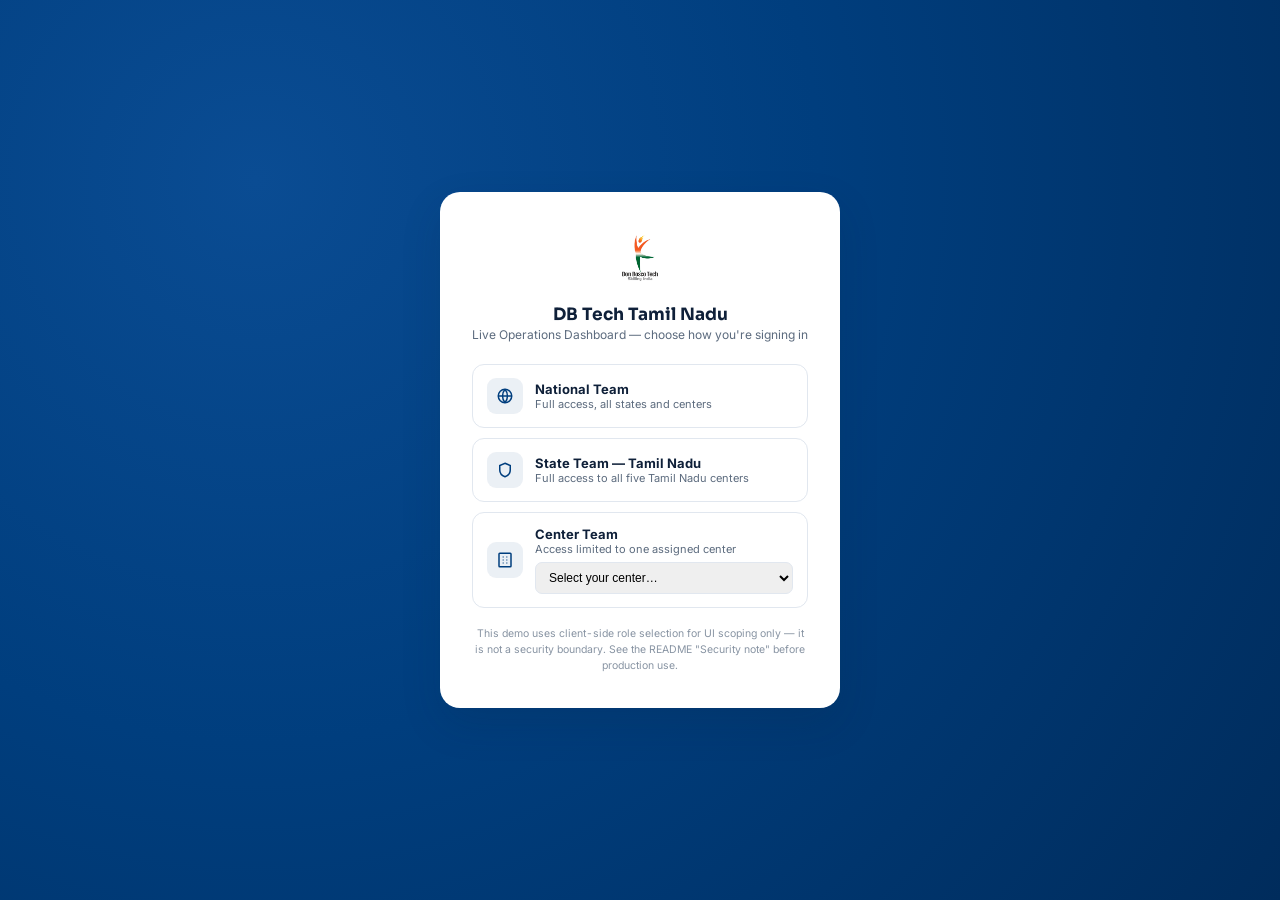
==== batch.html @ 920311c7 "Add files via upload" ====
<!DOCTYPE html>
<html lang="en">
<head>
<meta charset="UTF-8">
<meta name="viewport" content="width=device-width, initial-scale=1.0">
<title>Batch Dashboard — DB Tech Tamil Nadu</title>
<link rel="icon" type="image/png" href="assets/logo.png">
<link rel="manifest" href="manifest.json">
<link rel="preconnect" href="https://fonts.googleapis.com">
<link href="https://fonts.googleapis.com/css2?family=Sora:wght@500;600;700;800&family=Inter:wght@400;500;600;700&display=swap" rel="stylesheet">
<link rel="stylesheet" href="css/style.css">
</head>
<body>

<div class="app-shell">
  <aside class="sidebar" id="sidebar">
    <div class="brand">
      <img src="assets/logo.png" alt="DB Tech">
      <div class="name">DB Tech<small>Tamil Nadu Live Ops</small></div>
    </div>
    <nav class="nav">
      <a href="dashboard.html"><i data-icon="grid"></i> Overview</a>
      <a href="batch.html" class="active"><i data-icon="layers"></i> Batches</a>
      <a href="student.html"><i data-icon="users"></i> Students</a>
    </nav>
    <div class="role-box" id="role-box"></div>
  </aside>

  <div class="main">
    <header class="topbar">
      <div style="display:flex;align-items:center;gap:12px;">
        <button class="btn menu-toggle" id="menu-toggle" aria-label="Menu"><i data-icon="menu"></i></button>
        <div class="title-block">
          <h1>Batch Dashboard</h1>
          <div class="sub" id="last-updated">Connecting to live sheet…</div>
        </div>
      </div>
      <div class="right">
        <div class="clock" id="live-clock"></div>
        <button class="btn btn-primary" id="refresh-btn"><i data-icon="refresh"></i> Refresh</button>
      </div>
    </header>
    <div class="pulse-strip" id="pulse-strip"><div class="fill" id="pulse-fill"></div></div>

    <main class="content">
      <div class="filter-bar">
        <input type="text" id="f-search" placeholder="Search batch ID, course, trainer…">
        <select id="f-center"><option value="">All centers</option></select>
        <select id="f-course"><option value="">All courses</option></select>
        <select id="f-trainer"><option value="">All trainers</option></select>
        <select id="f-project"><option value="">All projects</option></select>
        <input type="date" id="f-date" title="Batches running on this date">
        <button class="btn" id="f-clear">Clear filters</button>
        <button class="btn btn-accent" id="f-export" style="margin-left:auto;"><i data-icon="download"></i> Export CSV</button>
      </div>

      <div class="panel">
        <div class="table-wrap">
          <table class="data-table" id="table-batches">
            <thead><tr>
              <th data-sort="batchId">Batch ID</th><th data-sort="course">Course</th><th data-sort="project">Project</th>
              <th data-sort="startDate">Start</th><th data-sort="endDate">End</th><th data-sort="trainer">Trainer</th>
              <th data-sort="center">Center</th><th data-sort="enrolled">Enrolled</th><th data-sort="presentToday">Present</th>
              <th data-sort="absentToday">Absent</th><th data-sort="attendancePct">Attendance %</th><th data-sort="dropouts">Dropouts</th>
              <th>LMS 1</th><th>LMS 2</th><th>Assessment</th><th data-sort="residentialCount">Residential</th>
              <th>Wadhwani</th><th>Remarks</th>
            </tr></thead>
            <tbody></tbody>
          </table>
        </div>
      </div>
      <div class="hint" id="row-count" style="margin-top:10px;"></div>
    </main>

    <footer class="site-footer">© Don Bosco Tech Society - Tamil Nadu State Operations</footer>
  </div>
</div>

<script src="js/config.js"></script>
<script src="js/icons.js"></script>
<script src="js/auth.js"></script>
<script src="js/utils.js"></script>
<script src="js/api.js"></script>
<script src="js/layout.js"></script>
<script src="js/batch.js"></script>
</body>
</html>
---- css/style.css ----
/* ==========================================================================
   DB Tech Tamil Nadu Live Operations Dashboard
   Design tokens: Primary #003E7E · Accent #F58220 · Surface #F5F7FA
   Type: Sora (display/numbers) + Inter (body/data)
   ========================================================================== */

:root{
  --db-blue:        #003E7E;
  --db-blue-dark:   #002C5C;
  --db-blue-light:  #2A65A8;
  --db-orange:      #F58220;
  --db-orange-dark: #D96B0C;
  --db-green:       #1F9254;
  --db-amber:       #C8880A;
  --db-red:         #D64545;

  --bg:             #F3F6FA;
  --bg-inset:       #EAEFF5;
  --surface:        #FFFFFF;
  --surface-2:      #F8FAFD;
  --border:         #E1E7EF;

  --ink:            #0F2039;
  --ink-muted:      #5C6B7E;
  --ink-faint:      #8894A3;

  --radius-sm: 8px;
  --radius-md: 14px;
  --radius-lg: 20px;

  --shadow-sm: 0 1px 2px rgba(15,32,57,.06), 0 1px 1px rgba(15,32,57,.04);
  --shadow-md: 0 6px 20px rgba(15,32,57,.08), 0 2px 6px rgba(15,32,57,.05);
  --shadow-lg: 0 16px 40px rgba(15,32,57,.14);

  --font-display: 'Sora', 'Segoe UI', sans-serif;
  --font-body: 'Inter', 'Segoe UI', sans-serif;

  --sidebar-w: 232px;
  --header-h: 68px;
  --pulse-h: 4px;
}

*,*::before,*::after{ box-sizing:border-box; }
html,body{ height:100%; }
body{
  margin:0;
  font-family:var(--font-body);
  background:var(--bg);
  color:var(--ink);
  -webkit-font-smoothing:antialiased;
  font-feature-settings:"tnum" 1, "lnum" 1;
}
h1,h2,h3,h4{ font-family:var(--font-display); margin:0; color:var(--ink); }
a{ color:inherit; text-decoration:none; }
button{ font-family:inherit; }
::selection{ background:rgba(0,62,126,.18); }
:focus-visible{ outline:2px solid var(--db-orange); outline-offset:2px; }

img.logo{ height:36px; width:auto; display:block; }

/* ---------- App shell ---------- */
.app-shell{ display:flex; min-height:100vh; }

.sidebar{
  width:var(--sidebar-w);
  background:linear-gradient(180deg,var(--db-blue) 0%, var(--db-blue-dark) 100%);
  color:#fff;
  flex-shrink:0;
  display:flex;
  flex-direction:column;
  position:fixed;
  top:0; left:0; bottom:0;
  z-index:40;
  transition:transform .25s ease;
}
.sidebar .brand{
  display:flex; align-items:center; gap:10px;
  padding:18px 18px 16px;
  border-bottom:1px solid rgba(255,255,255,.14);
}
.sidebar .brand img{ height:34px; background:#fff; border-radius:8px; padding:3px; }
.sidebar .brand .name{ font-family:var(--font-display); font-size:13px; line-height:1.25; font-weight:600; }
.sidebar .brand .name small{ display:block; font-weight:400; opacity:.7; font-size:10.5px; letter-spacing:.03em; text-transform:uppercase; }

.nav{ padding:14px 10px; display:flex; flex-direction:column; gap:2px; overflow-y:auto; flex:1; }
.nav a{
  display:flex; align-items:center; gap:11px;
  padding:10px 12px; border-radius:10px;
  font-size:13.5px; font-weight:500; color:rgba(255,255,255,.82);
  transition:background .15s ease, color .15s ease;
}
.nav a svg{ width:18px; height:18px; flex-shrink:0; opacity:.9; }
.nav a:hover{ background:rgba(255,255,255,.08); color:#fff; }
.nav a.active{ background:#fff; color:var(--db-blue); font-weight:700; }
.nav a.active svg{ opacity:1; }
.nav .section-label{ font-size:10px; text-transform:uppercase; letter-spacing:.09em; opacity:.5; padding:14px 12px 4px; }

.sidebar .role-box{
  margin:10px; padding:12px; border-radius:12px;
  background:rgba(255,255,255,.08); font-size:12px;
}
.sidebar .role-box .role-name{ font-weight:700; font-family:var(--font-display); font-size:13px; }
.sidebar .role-box button{
  margin-top:8px; width:100%; padding:7px; border:none; border-radius:8px;
  background:rgba(255,255,255,.14); color:#fff; font-size:11.5px; cursor:pointer;
  transition:background .15s;
}
.sidebar .role-box button:hover{ background:rgba(255,255,255,.24); }

.main{ margin-left:var(--sidebar-w); flex:1; min-width:0; display:flex; flex-direction:column; }

/* ---------- Header ---------- */
.topbar{
  height:var(--header-h);
  background:var(--surface);
  border-bottom:1px solid var(--border);
  display:flex; align-items:center; justify-content:space-between;
  padding:0 22px;
  position:sticky; top:0; z-index:30;
}
.topbar .title-block h1{ font-size:17px; font-weight:700; letter-spacing:-.01em; }
.topbar .title-block .sub{ font-size:11.5px; color:var(--ink-muted); margin-top:1px; }
.topbar .right{ display:flex; align-items:center; gap:14px; }
.clock{ font-size:12.5px; color:var(--ink-muted); text-align:right; line-height:1.3; }
.clock strong{ color:var(--ink); font-family:var(--font-display); }

.btn{
  display:inline-flex; align-items:center; gap:7px;
  padding:9px 15px; border-radius:10px; border:1px solid var(--border);
  background:var(--surface); color:var(--ink); font-size:12.5px; font-weight:600;
  cursor:pointer; transition:all .15s ease;
}
.btn:hover{ border-color:var(--db-blue); color:var(--db-blue); }
.btn-primary{ background:var(--db-blue); border-color:var(--db-blue); color:#fff; }
.btn-primary:hover{ background:var(--db-blue-dark); color:#fff; }
.btn-accent{ background:var(--db-orange); border-color:var(--db-orange); color:#fff; }
.btn-accent:hover{ background:var(--db-orange-dark); color:#fff; }
.btn svg{ width:14px; height:14px; }
.btn.spin svg{ animation:spin 1s linear infinite; }

.menu-toggle{ display:none; }

/* ---------- Live pulse strip ---------- */
.pulse-strip{ height:var(--pulse-h); background:var(--bg-inset); position:relative; overflow:hidden; }
.pulse-strip .fill{
  height:100%; width:100%; background:linear-gradient(90deg,var(--db-orange),var(--db-blue));
  transform-origin:left; transform:scaleX(1); transition:transform 1s linear;
}
.pulse-strip.flash .fill{ animation:flash-strip .5s ease; }
@keyframes flash-strip{ 0%{filter:brightness(1);} 40%{filter:brightness(1.6);} 100%{filter:brightness(1);} }

/* ---------- Content ---------- */
.content{ padding:22px; max-width:1520px; width:100%; margin:0 auto; flex:1; }
.content-narrow{ max-width:1180px; }

.hint{ font-size:11.5px; color:var(--ink-muted); }
.section-head{ display:flex; align-items:baseline; justify-content:space-between; margin:26px 0 14px; flex-wrap:wrap; gap:8px; }
.section-head h2{ font-size:15px; font-weight:700; }
.section-head .hint{ font-size:11.5px; color:var(--ink-muted); }

/* ---------- KPI cards ---------- */
.kpi-grid{ display:grid; grid-template-columns:repeat(auto-fill,minmax(206px,1fr)); gap:14px; }
.kpi-card{
  background:var(--surface); border:1px solid var(--border); border-radius:var(--radius-md);
  padding:16px 16px 14px; box-shadow:var(--shadow-sm);
  position:relative; overflow:hidden;
  transition:transform .18s ease, box-shadow .18s ease, border-color .18s ease;
  opacity:0; transform:translateY(8px); animation:kpi-in .45s ease forwards;
}
@keyframes kpi-in{ to{ opacity:1; transform:translateY(0);} }
.kpi-card:hover{ transform:translateY(-3px); box-shadow:var(--shadow-md); border-color:rgba(0,62,126,.25); }
.kpi-card .top-row{ display:flex; align-items:flex-start; justify-content:space-between; }
.kpi-icon{
  width:34px; height:34px; border-radius:10px; display:flex; align-items:center; justify-content:center;
  background:rgba(0,62,126,.08); color:var(--db-blue); flex-shrink:0;
}
.kpi-icon svg{ width:17px; height:17px; }
.kpi-card.accent .kpi-icon{ background:rgba(245,130,32,.12); color:var(--db-orange-dark); }
.kpi-card.warn .kpi-icon{ background:rgba(200,136,10,.12); color:var(--db-amber); }
.kpi-card.crit .kpi-icon{ background:rgba(214,69,69,.12); color:var(--db-red); }
.kpi-card.good .kpi-icon{ background:rgba(31,146,84,.12); color:var(--db-green); }

.trend{ font-size:10.5px; font-weight:700; display:flex; align-items:center; gap:3px; padding:3px 7px; border-radius:20px; }
.trend.up{ color:var(--db-green); background:rgba(31,146,84,.1); }
.trend.down{ color:var(--db-red); background:rgba(214,69,69,.1); }
.trend.flat{ color:var(--ink-muted); background:var(--bg-inset); }

.kpi-value{ font-family:var(--font-display); font-size:26px; font-weight:700; margin-top:12px; letter-spacing:-.01em; line-height:1; }
.kpi-label{ font-size:11.5px; color:var(--ink-muted); margin-top:5px; font-weight:500; }
.kpi-value .unit{ font-size:14px; font-weight:600; color:var(--ink-muted); margin-left:2px; }

/* skeleton loading */
.skeleton{ position:relative; overflow:hidden; background:var(--bg-inset); border-radius:6px; color:transparent !important; }
.skeleton::after{
  content:""; position:absolute; inset:0; transform:translateX(-100%);
  background:linear-gradient(90deg, transparent, rgba(255,255,255,.7), transparent);
  animation:shimmer 1.3s infinite;
}
@keyframes shimmer{ 100%{ transform:translateX(100%);} }

/* ---------- Cards / panels ---------- */
.panel{ background:var(--surface); border:1px solid var(--border); border-radius:var(--radius-md); box-shadow:var(--shadow-sm); }
.panel-pad{ padding:18px; }
.panel-head{ display:flex; align-items:center; justify-content:space-between; padding:16px 18px; border-bottom:1px solid var(--border); }
.panel-head h3{ font-size:13.5px; font-weight:700; }
.chart-grid{ display:grid; grid-template-columns:repeat(auto-fit,minmax(340px,1fr)); gap:16px; }
.chart-box{ position:relative; height:270px; padding:14px; }
.chart-box.tall{ height:330px; }

/* ---------- Center cards ---------- */
.center-grid{ display:grid; grid-template-columns:repeat(auto-fill,minmax(280px,1fr)); gap:16px; }
.center-card{
  background:var(--surface); border:1px solid var(--border); border-radius:var(--radius-md);
  padding:18px; cursor:pointer; box-shadow:var(--shadow-sm);
  transition:transform .18s ease, box-shadow .18s ease;
  border-top:3px solid var(--db-blue);
}
.center-card:hover{ transform:translateY(-4px); box-shadow:var(--shadow-md); }
.center-card h4{ font-size:14.5px; font-weight:700; }
.center-card .badge{
  display:inline-block; margin-top:6px; font-size:10.5px; font-weight:700; padding:3px 9px; border-radius:20px;
}
.badge.good{ background:rgba(31,146,84,.12); color:var(--db-green); }
.badge.warn{ background:rgba(200,136,10,.12); color:var(--db-amber); }
.badge.crit{ background:rgba(214,69,69,.12); color:var(--db-red); }
.center-card .mini-grid{ display:grid; grid-template-columns:1fr 1fr; gap:9px; margin-top:14px; }
.center-card .mini-stat{ font-size:11px; color:var(--ink-muted); }
.center-card .mini-stat b{ display:block; font-family:var(--font-display); font-size:15px; color:var(--ink); font-weight:700; }
.center-card .bar-track{ height:6px; border-radius:6px; background:var(--bg-inset); margin-top:14px; overflow:hidden; }
.center-card .bar-fill{ height:100%; background:linear-gradient(90deg,var(--db-blue),var(--db-blue-light)); border-radius:6px; }

/* ---------- Tables ---------- */
.table-wrap{ overflow-x:auto; }
table.data-table{ width:100%; border-collapse:collapse; font-size:12.5px; }
table.data-table th{
  text-align:left; padding:10px 14px; background:var(--surface-2); color:var(--ink-muted);
  font-weight:700; font-size:10.5px; text-transform:uppercase; letter-spacing:.04em;
  border-bottom:1px solid var(--border); position:sticky; top:0; white-space:nowrap; cursor:pointer;
}
table.data-table th:hover{ color:var(--db-blue); }
table.data-table td{ padding:10px 14px; border-bottom:1px solid var(--border); white-space:nowrap; }
table.data-table tbody tr{ transition:background .1s; }
table.data-table tbody tr:hover{ background:var(--surface-2); }
.pill{ font-size:10.5px; font-weight:700; padding:3px 9px; border-radius:20px; display:inline-block; }
.pill.yes{ background:rgba(31,146,84,.12); color:var(--db-green); }
.pill.no{ background:rgba(214,69,69,.12); color:var(--db-red); }
.pill.mid{ background:rgba(200,136,10,.12); color:var(--db-amber); }

/* ---------- Filters ---------- */
.filter-bar{ display:flex; flex-wrap:wrap; gap:10px; margin-bottom:14px; align-items:center; }
.filter-bar select, .filter-bar input[type=text], .filter-bar input[type=date]{
  padding:9px 12px; border-radius:9px; border:1px solid var(--border); background:var(--surface);
  font-size:12.5px; color:var(--ink); min-width:130px;
}
.filter-bar input[type=text]{ min-width:220px; }
.filter-bar select:focus, .filter-bar input:focus{ border-color:var(--db-blue); }

/* ---------- Tabs ---------- */
.tabs{ display:flex; gap:4px; border-bottom:1px solid var(--border); overflow-x:auto; margin-bottom:20px; }
.tab-btn{
  padding:11px 16px; font-size:12.5px; font-weight:600; color:var(--ink-muted);
  border:none; background:none; cursor:pointer; border-bottom:2px solid transparent; white-space:nowrap;
}
.tab-btn:hover{ color:var(--db-blue); }
.tab-btn.active{ color:var(--db-blue); border-bottom-color:var(--db-orange); }
.tab-panel{ display:none; }
.tab-panel.active{ display:block; animation:fade-in .25s ease; }
@keyframes fade-in{ from{opacity:0; transform:translateY(4px);} to{opacity:1; transform:translateY(0);} }

/* ---------- Alerts ---------- */
.alert-list{ display:flex; flex-direction:column; gap:8px; }
.alert-item{ display:flex; align-items:center; gap:10px; padding:11px 14px; border-radius:10px; font-size:12.5px; border:1px solid var(--border); }
.alert-item.crit{ background:rgba(214,69,69,.06); border-color:rgba(214,69,69,.25); }
.alert-item.warn{ background:rgba(200,136,10,.06); border-color:rgba(200,136,10,.25); }
.alert-item .dot{ width:8px; height:8px; border-radius:50%; flex-shrink:0; }
.alert-item.crit .dot{ background:var(--db-red); }
.alert-item.warn .dot{ background:var(--db-amber); }
.alert-item b{ font-weight:700; }
.alert-item span.meta{ margin-left:auto; color:var(--ink-muted); font-size:11px; }

/* ---------- Rank / performance ---------- */
.rank-row{ display:flex; align-items:center; gap:12px; padding:12px 0; border-bottom:1px solid var(--border); }
.rank-row:last-child{ border-bottom:none; }
.rank-num{ font-family:var(--font-display); font-weight:700; color:var(--ink-faint); width:22px; }
.rank-row .name{ font-weight:700; font-size:13px; flex:1; }
.rank-row .score{ font-family:var(--font-display); font-weight:700; }
.gauge-track{ width:120px; height:8px; background:var(--bg-inset); border-radius:6px; overflow:hidden; }
.gauge-fill{ height:100%; border-radius:6px; }

/* ---------- Login ---------- */
.login-wrap{
  min-height:100vh; display:flex; align-items:center; justify-content:center;
  background:radial-gradient(circle at 20% 20%, #0A4C93 0%, var(--db-blue) 45%, var(--db-blue-dark) 100%);
  padding:20px;
}
.login-card{
  width:100%; max-width:400px; background:var(--surface); border-radius:var(--radius-lg);
  box-shadow:var(--shadow-lg); padding:34px 32px; text-align:center;
}
.login-card img{ height:64px; margin:0 auto 14px; display:block; }
.login-card h1{ font-size:17px; margin-bottom:2px; }
.login-card .tag{ font-size:12px; color:var(--ink-muted); margin-bottom:22px; }
.role-option{
  display:flex; align-items:center; gap:12px; padding:13px 14px; border:1.5px solid var(--border);
  border-radius:12px; margin-bottom:10px; cursor:pointer; text-align:left; transition:all .15s;
}
.role-option:hover{ border-color:var(--db-blue); background:rgba(0,62,126,.04); }
.role-option .ic{ width:36px; height:36px; border-radius:9px; background:rgba(0,62,126,.08); color:var(--db-blue); display:flex; align-items:center; justify-content:center; flex-shrink:0; }
.role-option .ic svg{ width:18px; height:18px; }
.role-option .lbl{ font-weight:700; font-size:13px; }
.role-option .desc{ font-size:11px; color:var(--ink-muted); }
.role-option select{ margin-top:6px; width:100%; padding:7px 9px; border-radius:7px; border:1px solid var(--border); font-size:12px; }
.login-foot{ margin-top:18px; font-size:10.5px; color:var(--ink-faint); line-height:1.5; }

/* ---------- Footer ---------- */
.site-footer{ text-align:center; padding:22px; font-size:11.5px; color:var(--ink-muted); }

/* ---------- Toast / error ---------- */
.toast{
  position:fixed; bottom:20px; right:20px; z-index:100; background:var(--ink); color:#fff;
  padding:13px 18px; border-radius:11px; font-size:12.5px; box-shadow:var(--shadow-lg);
  display:flex; align-items:center; gap:10px; max-width:340px; transform:translateY(120%); transition:transform .3s ease;
}
.toast.show{ transform:translateY(0); }
.toast.err{ background:var(--db-red); }
.toast.ok{ background:var(--db-green); }

.empty-state{ text-align:center; padding:50px 20px; color:var(--ink-muted); }
.empty-state svg{ width:40px; height:40px; margin-bottom:12px; opacity:.5; }

@keyframes spin{ to{ transform:rotate(360deg); } }

/* ---------- Breadcrumb / back ---------- */
.back-link{ display:inline-flex; align-items:center; gap:6px; font-size:12.5px; font-weight:600; color:var(--db-blue); margin-bottom:14px; }
.back-link:hover{ text-decoration:underline; }

/* ---------- Responsive ---------- */
@media (max-width: 980px){
  .sidebar{ transform:translateX(-100%); }
  .sidebar.open{ transform:translateX(0); box-shadow:var(--shadow-lg); }
  .main{ margin-left:0; }
  .menu-toggle{ display:flex; }
  .clock{ display:none; }
}
@media (max-width: 560px){
  .content{ padding:14px; }
  .kpi-grid{ grid-template-columns:repeat(auto-fill,minmax(150px,1fr)); gap:10px; }
  .kpi-value{ font-size:21px; }
  .topbar{ padding:0 14px; }
  .chart-grid{ grid-template-columns:1fr; }
}

@media (prefers-reduced-motion: reduce){
  *{ animation-duration:.001ms !important; transition-duration:.001ms !important; }
}
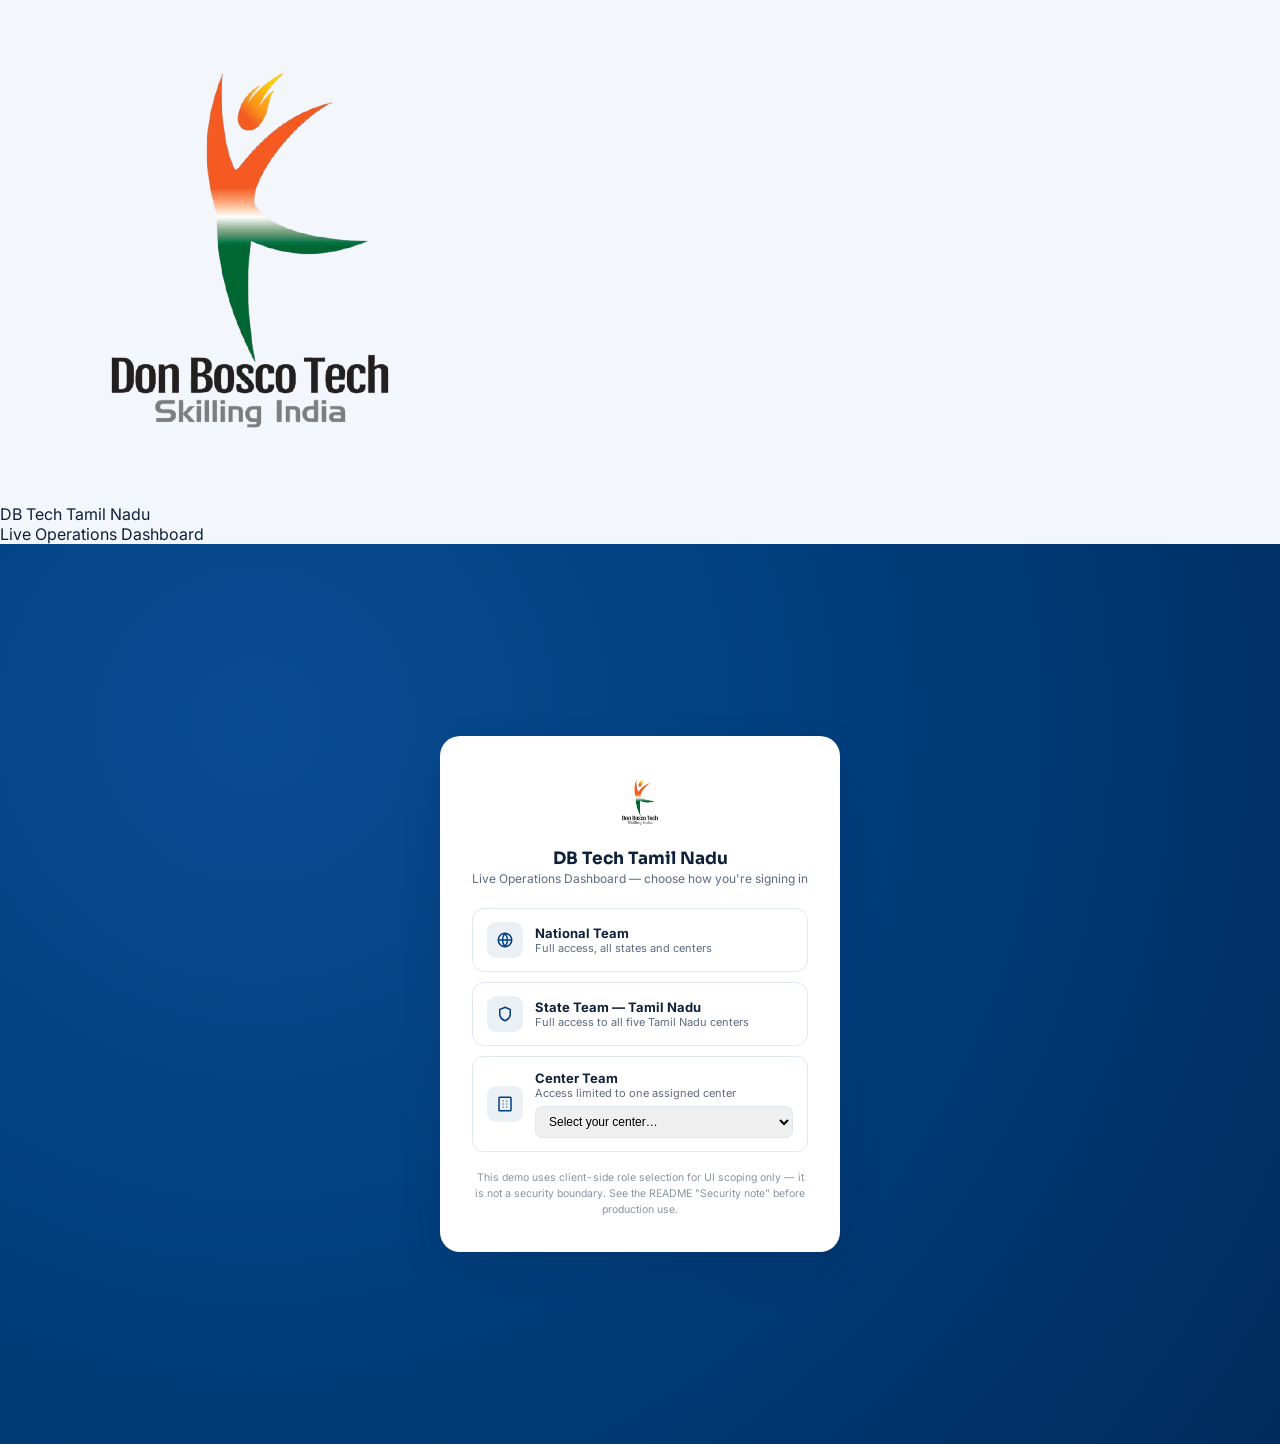
==== commit 6d3f6220: "Update batch.html" ====
--- a/batch.html
+++ b/batch.html
@@ -12,6 +12,13 @@
 </head>
 <body>
 
+<div id="splash-screen" class="splash-screen">
+  <div class="splash-logo-wrap"><img src="assets/logo.png" alt="DB Tech" class="splash-logo"></div>
+  <div class="splash-title">DB Tech Tamil Nadu</div>
+  <div class="splash-sub">Live Operations Dashboard</div>
+</div>
+
+
 <div class="app-shell">
   <aside class="sidebar" id="sidebar">
     <div class="brand">
@@ -22,6 +29,7 @@
       <a href="dashboard.html"><i data-icon="grid"></i> Overview</a>
       <a href="batch.html" class="active"><i data-icon="layers"></i> Batches</a>
       <a href="student.html"><i data-icon="users"></i> Students</a>
+      <a href="mark-attendance.html"><i data-icon="check"></i> Mark Attendance</a>
     </nav>
     <div class="role-box" id="role-box"></div>
   </aside>
@@ -46,6 +54,7 @@
       <div class="filter-bar">
         <input type="text" id="f-search" placeholder="Search batch ID, course, trainer…">
         <select id="f-center"><option value="">All centers</option></select>
+        <select id="f-batch"><option value="">All batches</option></select>
         <select id="f-course"><option value="">All courses</option></select>
         <select id="f-trainer"><option value="">All trainers</option></select>
         <select id="f-project"><option value="">All projects</option></select>
@@ -58,7 +67,7 @@
         <div class="table-wrap">
           <table class="data-table" id="table-batches">
             <thead><tr>
-              <th data-sort="batchId">Batch ID</th><th data-sort="course">Course</th><th data-sort="project">Project</th>
+              <th data-sort="course">Batch</th><th data-sort="project">Project</th>
               <th data-sort="startDate">Start</th><th data-sort="endDate">End</th><th data-sort="trainer">Trainer</th>
               <th data-sort="center">Center</th><th data-sort="enrolled">Enrolled</th><th data-sort="presentToday">Present</th>
               <th data-sort="absentToday">Absent</th><th data-sort="attendancePct">Attendance %</th><th data-sort="dropouts">Dropouts</th>
--- a/css/style.css
+++ b/css/style.css
@@ -179,6 +179,12 @@
 .kpi-card.warn .kpi-icon{ background:rgba(200,136,10,.12); color:var(--db-amber); }
 .kpi-card.crit .kpi-icon{ background:rgba(214,69,69,.12); color:var(--db-red); }
 .kpi-card.good .kpi-icon{ background:rgba(31,146,84,.12); color:var(--db-green); }
+.kpi-card.warn{ border-top:3px solid var(--db-amber); }
+.kpi-card.crit{ border-top:3px solid var(--db-red); }
+.kpi-card.good{ border-top:3px solid var(--db-green); }
+.kpi-card.warn .kpi-value{ color:var(--db-amber); }
+.kpi-card.crit .kpi-value{ color:var(--db-red); }
+.kpi-card.good .kpi-value{ color:var(--db-green); }
 
 .trend{ font-size:10.5px; font-weight:700; display:flex; align-items:center; gap:3px; padding:3px 7px; border-radius:20px; }
 .trend.up{ color:var(--db-green); background:rgba(31,146,84,.1); }
@@ -226,6 +232,9 @@
 .center-card .mini-grid{ display:grid; grid-template-columns:1fr 1fr; gap:9px; margin-top:14px; }
 .center-card .mini-stat{ font-size:11px; color:var(--ink-muted); }
 .center-card .mini-stat b{ display:block; font-family:var(--font-display); font-size:15px; color:var(--ink); font-weight:700; }
+.mini-grid{ display:grid; grid-template-columns:repeat(auto-fit,minmax(160px,1fr)); gap:12px; }
+.mini-stat{ font-size:11px; color:var(--ink-muted); background:var(--bg-inset); border-radius:10px; padding:10px 12px; }
+.mini-stat b{ display:block; font-family:var(--font-display); font-size:16px; color:var(--ink); font-weight:700; margin-top:2px; }
 .center-card .bar-track{ height:6px; border-radius:6px; background:var(--bg-inset); margin-top:14px; overflow:hidden; }
 .center-card .bar-fill{ height:100%; background:linear-gradient(90deg,var(--db-blue),var(--db-blue-light)); border-radius:6px; }
 
@@ -264,6 +273,7 @@
 .tab-btn:hover{ color:var(--db-blue); }
 .tab-btn.active{ color:var(--db-blue); border-bottom-color:var(--db-orange); }
 .tab-panel{ display:none; }
+.tab-panel.active{ animation:fadeInUp .3s ease both; }
 .tab-panel.active{ display:block; animation:fade-in .25s ease; }
 @keyframes fade-in{ from{opacity:0; transform:translateY(4px);} to{opacity:1; transform:translateY(0);} }
 
@@ -353,3 +363,50 @@
 @media (prefers-reduced-motion: reduce){
   *{ animation-duration:.001ms !important; transition-duration:.001ms !important; }
 }
+
+/* ---------- Batch label: domain (small) over Batch ID ---------- */
+.batch-label{ display:flex; flex-direction:column; gap:2px; line-height:1.25; }
+.batch-label .domain{ font-size:10.5px; font-weight:600; text-transform:uppercase; letter-spacing:.03em; color:var(--ink-muted); }
+.batch-label .batch-id{ font-size:13.5px; font-weight:700; color:var(--ink); }
+
+/* ---------- Star ratings ---------- */
+.star-rating{ color:#f5a623; font-size:15px; letter-spacing:1px; }
+
+/* ---------- Overdue / reminder banner (compact, red) ---------- */
+.overdue-banner.compact{ display:flex; flex-direction:column; gap:6px; background:rgba(214,69,69,.08);
+  border:1px solid rgba(214,69,69,.35); border-radius:9px; padding:7px 11px; margin-bottom:12px; animation:slideDown .35s ease; }
+.overdue-banner.compact h4{ display:flex; align-items:center; gap:5px; margin:0; font-size:11.5px; font-weight:700; color:var(--db-red); }
+.overdue-banner.compact h4 svg{ width:13px; height:13px; }
+.overdue-chip-row{ display:flex; flex-wrap:wrap; gap:5px; }
+.overdue-chip{ display:inline-flex; align-items:center; gap:4px; background:#fff; border:1px solid rgba(214,69,69,.25); border-radius:20px; padding:3px 9px;
+  font-size:10.5px; font-weight:600; color:var(--ink); box-shadow:var(--shadow-sm); transition:transform .15s ease; cursor:default; }
+.overdue-chip:hover{ transform:translateY(-2px); }
+.overdue-chip b{ color:var(--db-red); font-weight:800; }
+.overdue-row{ display:flex; justify-content:space-between; align-items:center; background:rgba(214,69,69,.08); border:1px solid rgba(214,69,69,.3);
+  border-radius:10px; padding:8px 12px; font-size:12.5px; margin-top:8px; }
+
+/* ---------- Team performance cards ---------- */
+.team-grid{ display:grid; grid-template-columns:repeat(auto-fill,minmax(240px,1fr)); gap:14px; margin-bottom:22px; }
+.team-card{ background:var(--surface); border:1px solid var(--border); border-radius:var(--radius-md); padding:14px 16px;
+  box-shadow:var(--shadow-sm); transition:transform .2s ease, box-shadow .2s ease; animation:fadeInUp .4s ease both; }
+.team-card:hover{ transform:translateY(-4px); box-shadow:var(--shadow-md); }
+.team-card h5{ margin:0 0 4px; font-size:14.5px; }
+.team-card .role-tag{ font-size:10.5px; text-transform:uppercase; letter-spacing:.04em; color:var(--ink-muted); font-weight:700; }
+.team-card .team-score{ font-size:22px; font-weight:800; margin:6px 0 2px; }
+.team-card .team-score.good{ color:var(--db-green); }
+.team-card .team-score.warn{ color:var(--db-amber); }
+.team-card .team-score.crit{ color:var(--db-red); }
+.team-card .team-meta{ font-size:12px; color:var(--ink-muted); }
+
+/* ---------- Mobilization card ---------- */
+.mobilization-card{ background:var(--surface); border:1px solid var(--border); border-radius:var(--radius-md); padding:16px;
+  margin-bottom:20px; box-shadow:var(--shadow-sm); animation:fadeInUp .4s ease both; }
+.mobilization-form{ display:flex; flex-wrap:wrap; gap:10px; align-items:flex-end; margin-top:10px; }
+.mobilization-form label{ display:flex; flex-direction:column; gap:4px; font-size:12px; color:var(--ink-muted); font-weight:600; }
+.mobilization-form input[type=number]{ padding:8px 10px; border:1px solid var(--border); border-radius:8px; width:120px; }
+.mobilization-form .btn{ height:38px; }
+
+/* ---------- Reveal / entrance animations (batches table rows, extra sections) ---------- */
+@keyframes fadeInUp{ from{ opacity:0; transform:translateY(10px); } to{ opacity:1; transform:translateY(0); } }
+@keyframes slideDown{ from{ opacity:0; transform:translateY(-8px); } to{ opacity:1; transform:translateY(0); } }
+tr.reveal-row{ animation:fadeInUp .25s ease both; }
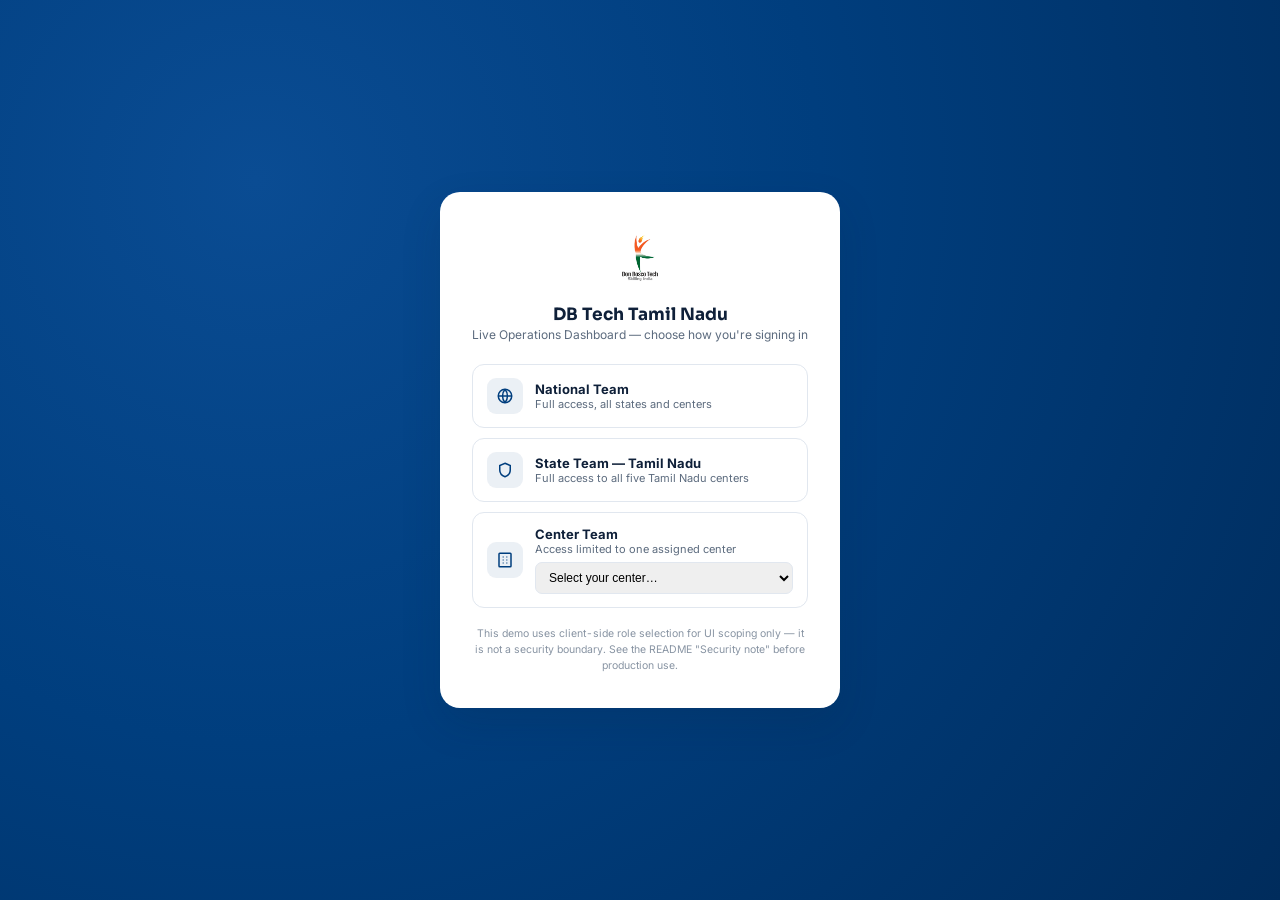
==== commit 1ee75909: "Update batch.html" ====
--- a/batch.html
+++ b/batch.html
@@ -70,7 +70,8 @@
               <th data-sort="course">Batch</th><th data-sort="project">Project</th>
               <th data-sort="startDate">Start</th><th data-sort="endDate">End</th><th data-sort="trainer">Trainer</th>
               <th data-sort="center">Center</th><th data-sort="enrolled">Enrolled</th><th data-sort="presentToday">Present</th>
-              <th data-sort="absentToday">Absent</th><th data-sort="attendancePct">Attendance %</th><th data-sort="dropouts">Dropouts</th>
+              <th data-sort="absentToday">Absent</th><th data-sort="attendancePct">Today's Attendance %</th>
+              <th data-sort="overallAttendancePct">Overall Attendance %</th><th data-sort="dropouts">Dropouts</th>
               <th>LMS 1</th><th>LMS 2</th><th>Assessment</th><th data-sort="residentialCount">Residential</th>
               <th>Wadhwani</th><th>Remarks</th>
             </tr></thead>
--- a/css/style.css
+++ b/css/style.css
@@ -410,3 +410,43 @@
 @keyframes fadeInUp{ from{ opacity:0; transform:translateY(10px); } to{ opacity:1; transform:translateY(0); } }
 @keyframes slideDown{ from{ opacity:0; transform:translateY(-8px); } to{ opacity:1; transform:translateY(0); } }
 tr.reveal-row{ animation:fadeInUp .25s ease both; }
+
+/* ---------- Mark Attendance: present/absent toggle buttons ---------- */
+.status-toggle{ border:none; border-radius:20px; padding:6px 16px; font-size:12px; font-weight:700; cursor:pointer;
+  transition:transform .12s ease, background .15s ease; }
+.status-toggle:hover{ transform:translateY(-1px); }
+.status-toggle.present{ background:rgba(31,146,84,.14); color:var(--db-green); }
+.status-toggle.absent{ background:rgba(214,69,69,.14); color:var(--db-red); }
+
+/* ---------- Opening / transition splash screen ---------- */
+.splash-screen{
+  position:fixed; inset:0; z-index:9999;
+  background:linear-gradient(135deg, var(--db-blue) 0%, #001f3f 100%);
+  display:flex; flex-direction:column; align-items:center; justify-content:center; gap:12px;
+  transition:opacity .45s ease, visibility .45s ease;
+}
+.splash-screen.hide{ opacity:0; visibility:hidden; pointer-events:none; }
+.splash-logo-wrap{ position:relative; width:88px; height:88px; display:flex; align-items:center; justify-content:center; }
+.splash-logo-wrap::after{
+  content:""; position:absolute; inset:-9px; border-radius:24px;
+  border:3px solid rgba(255,255,255,.22); border-top-color:#fff;
+  animation:splash-spin .9s linear infinite;
+}
+.splash-logo{
+  width:72px; height:72px; border-radius:18px; box-shadow:0 12px 34px rgba(0,0,0,.35);
+  animation:splash-pop .6s cubic-bezier(.34,1.56,.64,1) both;
+  position:relative; z-index:1; background:#fff;
+}
+.splash-title{
+  color:#fff; font-family:var(--font-display); font-size:21px; font-weight:800; letter-spacing:.02em;
+  animation:splash-fade .5s ease .18s both; margin-top:6px;
+}
+.splash-sub{
+  color:rgba(255,255,255,.72); font-size:12.5px; animation:splash-fade .5s ease .32s both;
+}
+@keyframes splash-pop{ 0%{ opacity:0; transform:scale(.35) rotate(-10deg); } 100%{ opacity:1; transform:scale(1) rotate(0); } }
+@keyframes splash-fade{ from{ opacity:0; transform:translateY(8px); } to{ opacity:1; transform:translateY(0); } }
+@keyframes splash-spin{ to{ transform:rotate(360deg); } }
+@media (prefers-reduced-motion: reduce){
+  .splash-logo, .splash-title, .splash-sub, .splash-logo-wrap::after{ animation:none !important; }
+}
